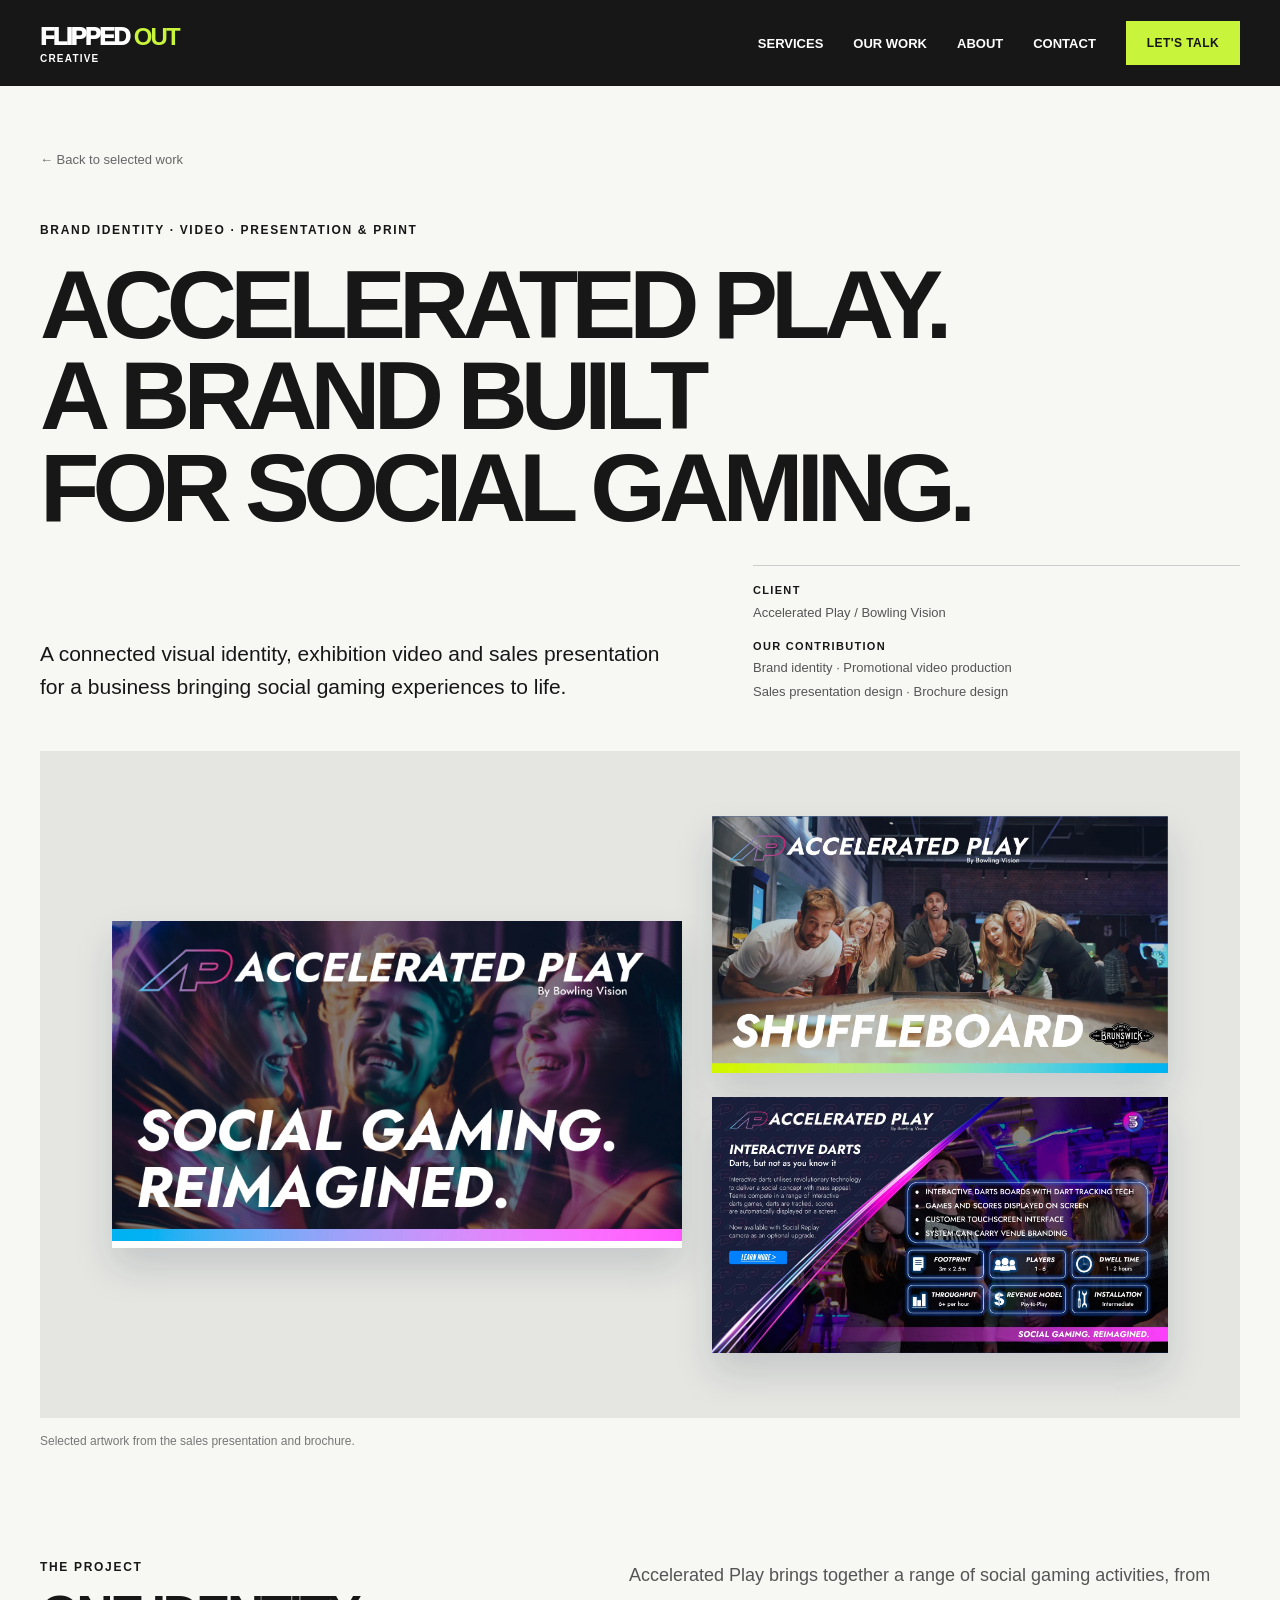
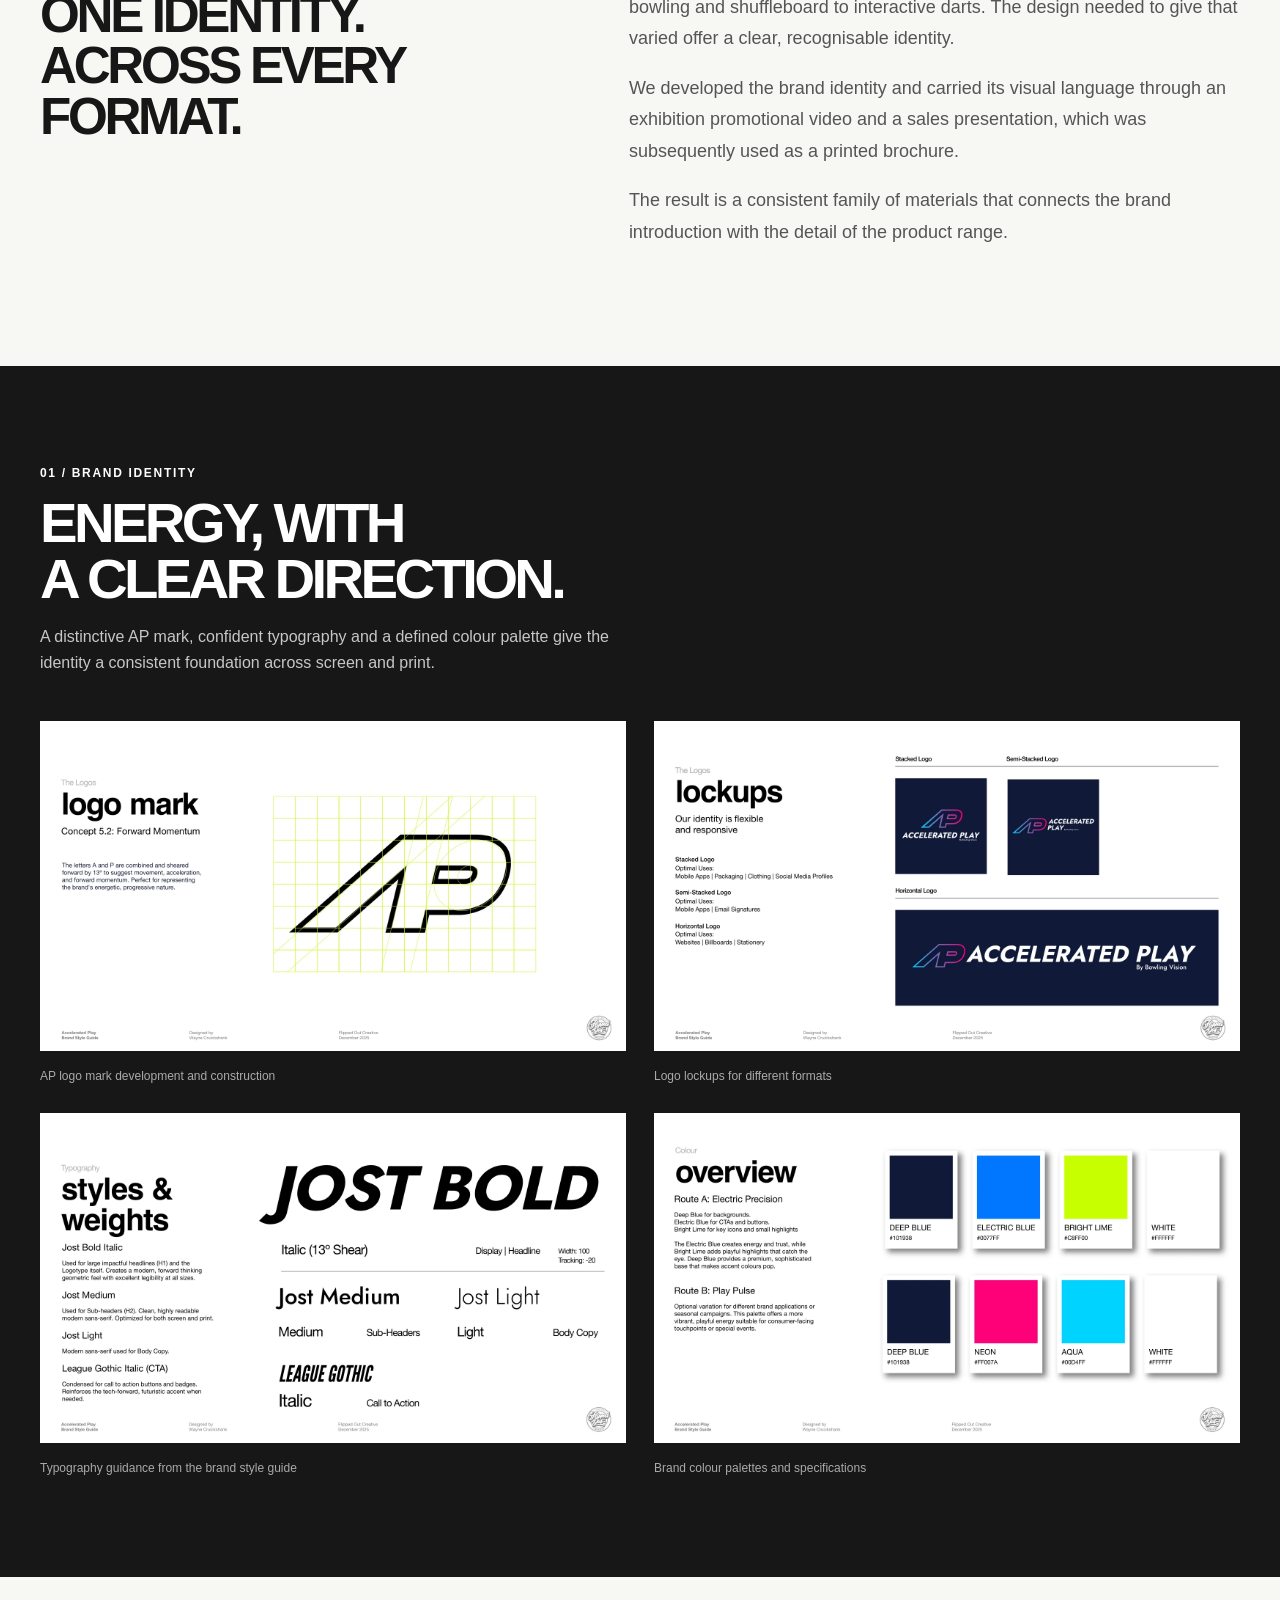
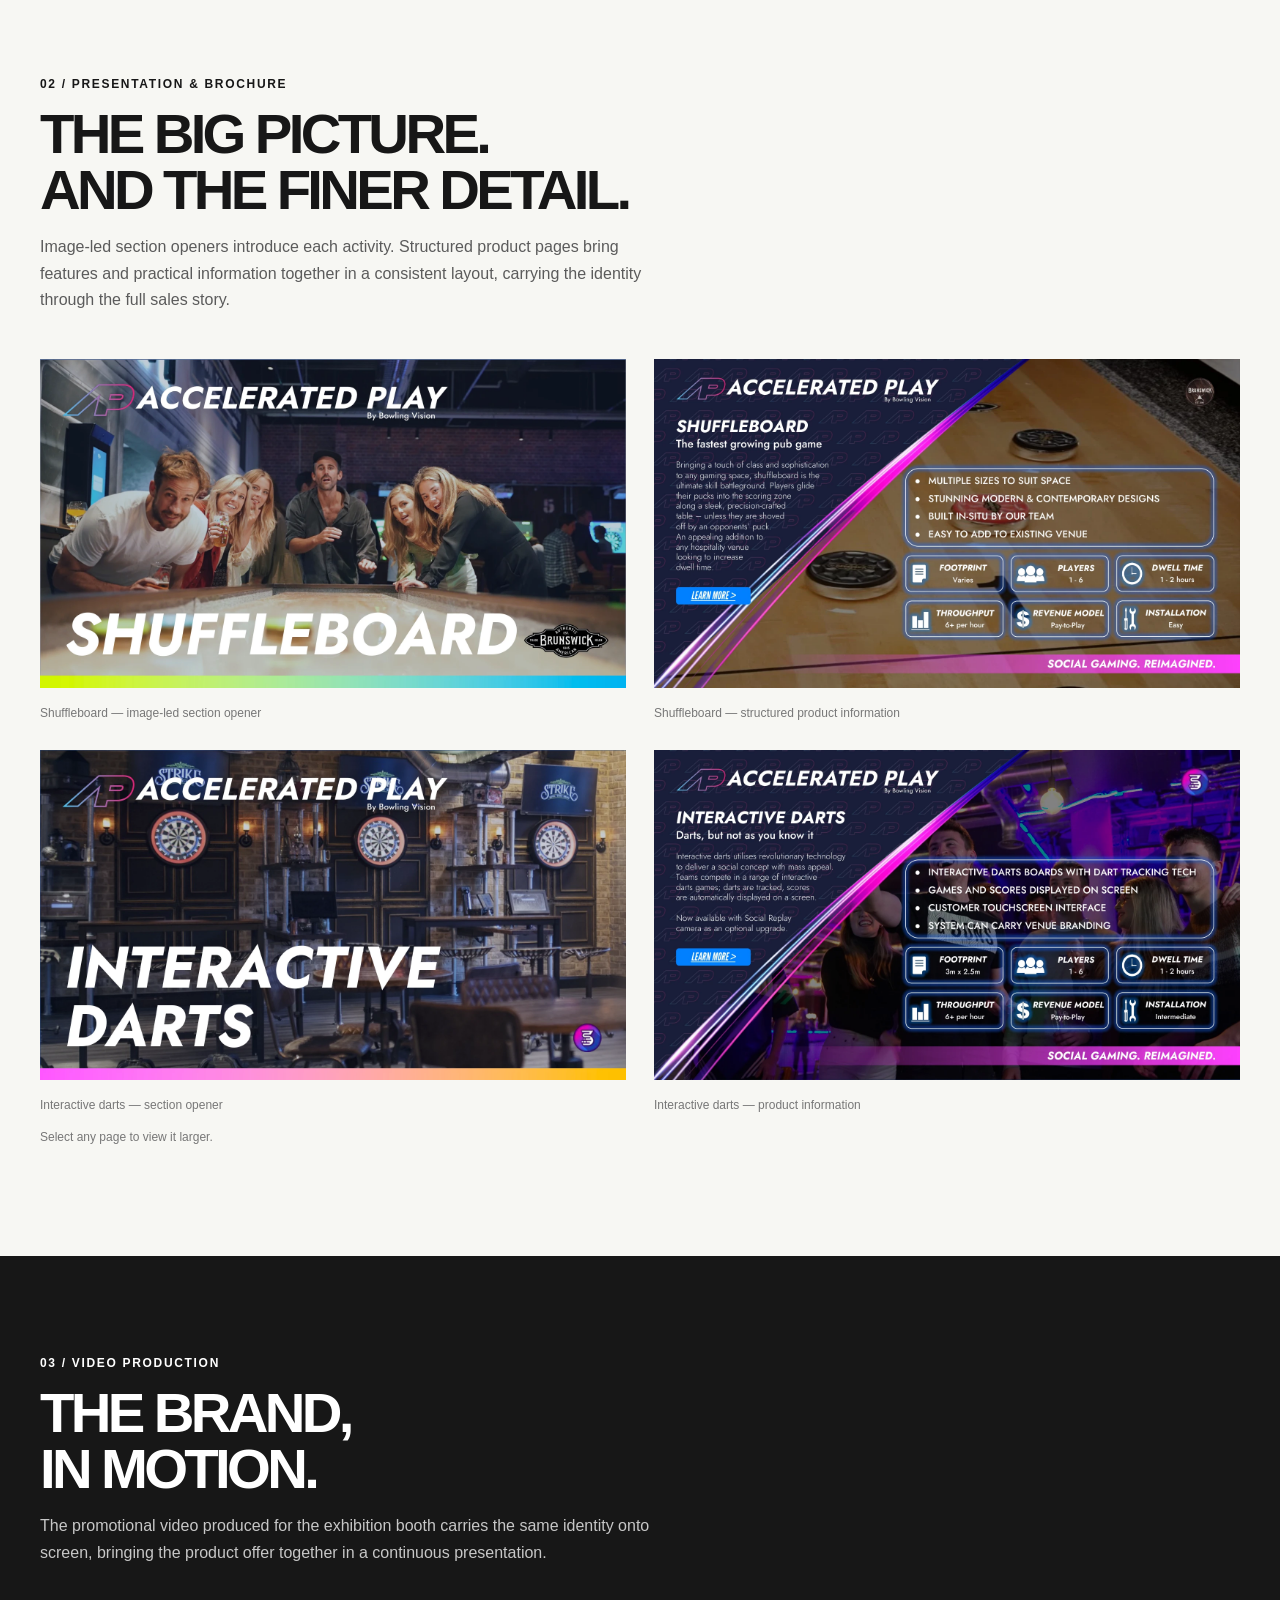
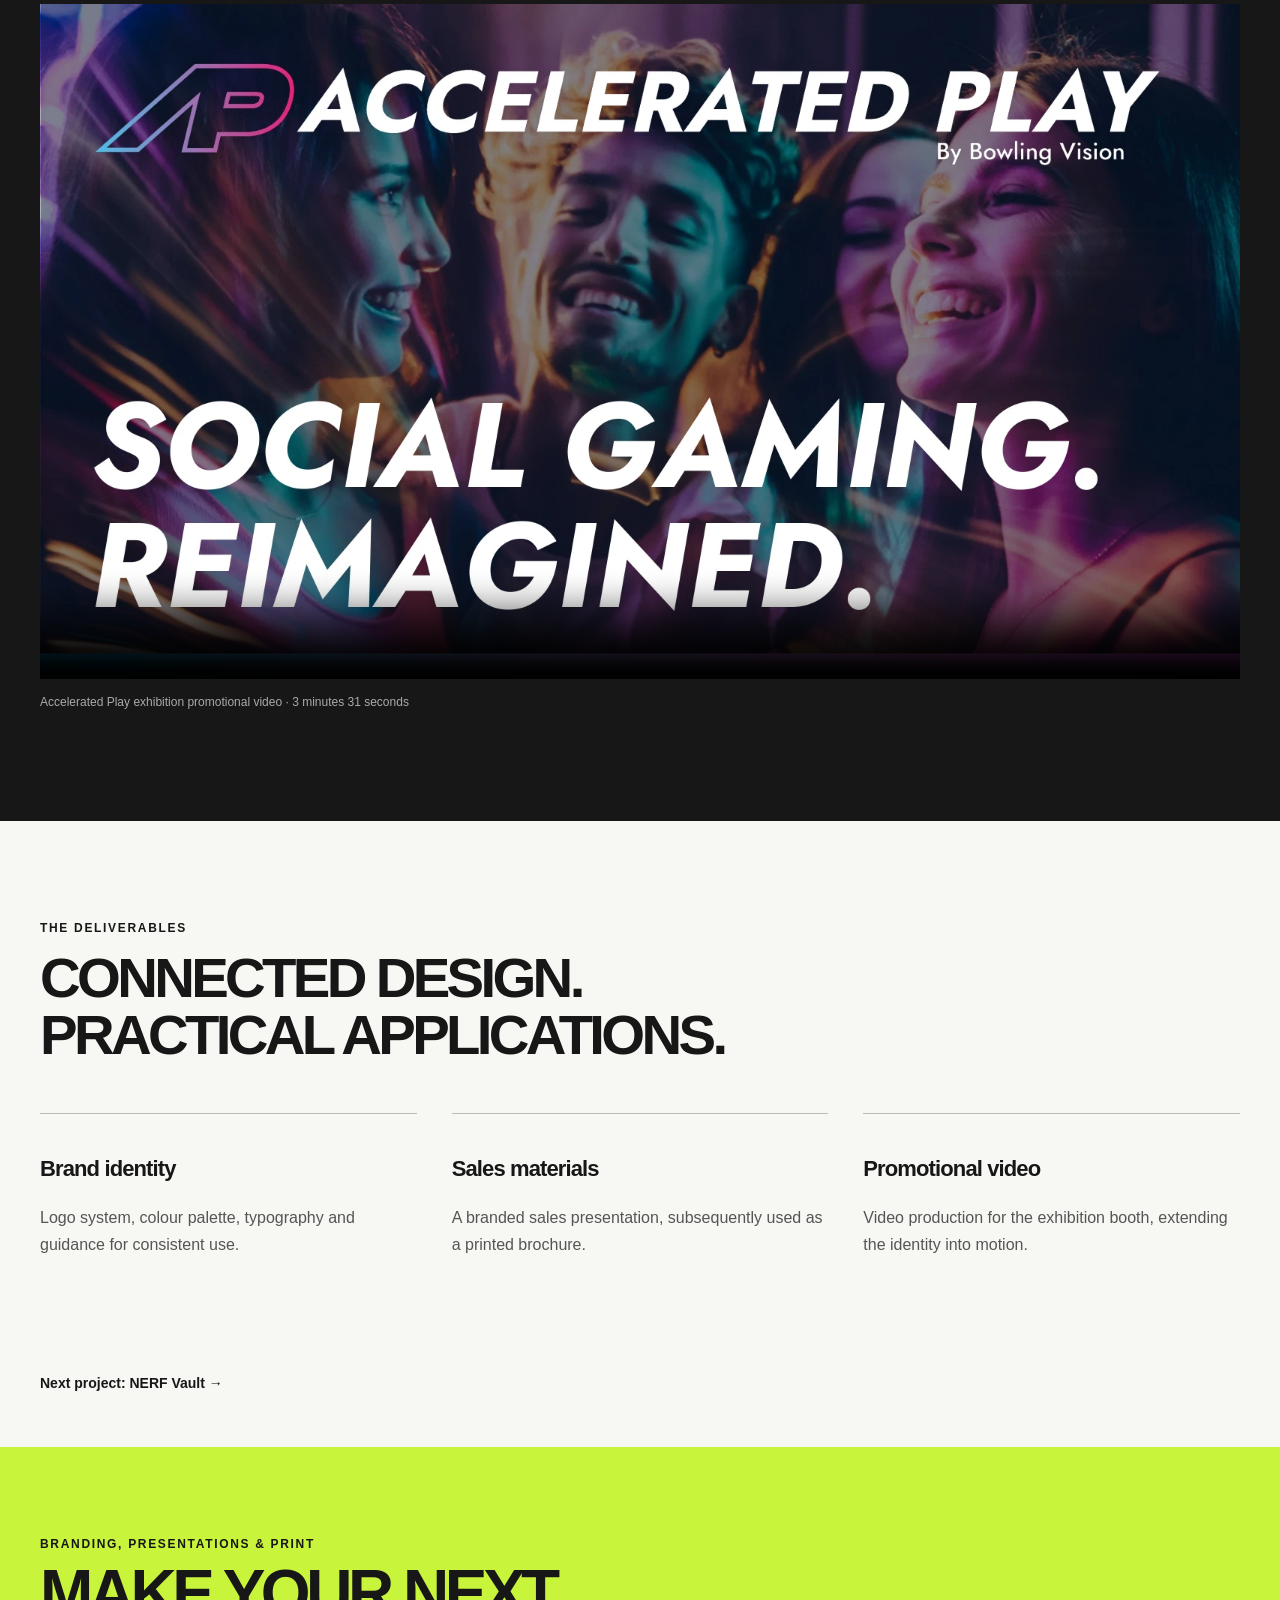
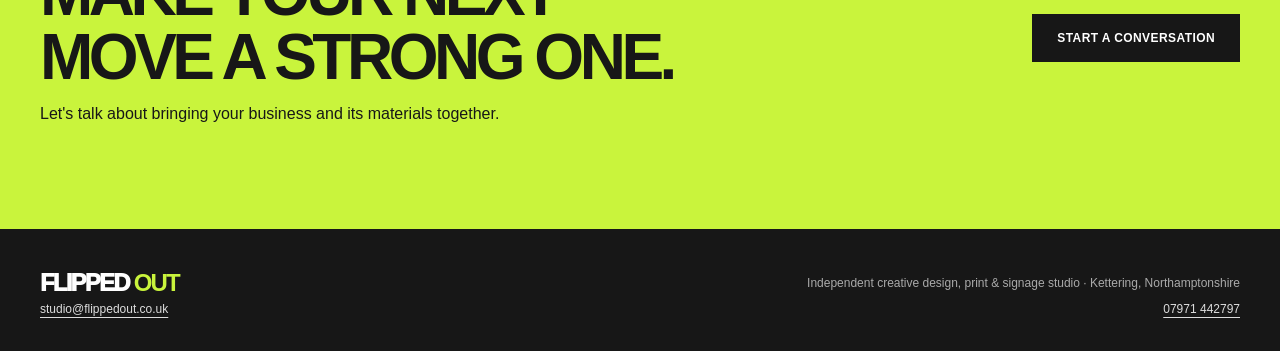
==== public/accelerated-play.html @ 3c6c932e "Add approved Flipped Out Creative website and Vercel configuration" ====
<!doctype html><html lang="en-GB"><head><meta charset="utf-8"><meta name="viewport" content="width=device-width, initial-scale=1"><meta name="description" content="Accelerated Play: brand identity, exhibition video, sales presentation and brochure design by Flipped Out Creative, Kettering."><title>Accelerated Play | Flipped Out Creative</title><style>
:root{--ink:#171717;--lime:#c9f43c;--paper:#f7f7f3;--muted:#666}*{box-sizing:border-box}html{scroll-behavior:smooth}body{margin:0;color:var(--ink);background:var(--paper);font-family:Arial,Helvetica,sans-serif;-webkit-font-smoothing:antialiased}a{color:inherit;text-decoration:none}img{max-width:100%;display:block}button{font:inherit}.wrap{width:min(1320px,calc(100% - 80px));margin:auto}.eyebrow{font-size:12px;font-weight:800;letter-spacing:.14em;text-transform:uppercase}.nav{background:#171717;color:white}.nav-inner{display:flex;align-items:center;justify-content:space-between;gap:30px;min-height:86px}.brand{font-size:24px;font-weight:950;letter-spacing:-.075em;white-space:nowrap}.brand b{color:var(--lime)}.nav-links{display:flex;align-items:center;gap:30px;font-size:13px;font-weight:700}.nav-links a:hover{color:var(--lime)}.btn{display:inline-block;background:var(--lime);padding:16px 24px;font-weight:800;font-size:12px;letter-spacing:.035em;text-transform:uppercase;border:1px solid var(--lime)}.btn.outline{background:transparent;border-color:var(--ink)}.nav .btn{padding:14px 20px;color:var(--ink)}.hero{display:grid;grid-template-columns:46% 54%;min-height:600px;background:#fff}.hero-copy{padding:90px max(40px,calc((100vw - 1320px)/2)) 80px max(40px,calc((100vw - 1320px)/2));padding-right:45px;display:flex;flex-direction:column;justify-content:center}.hero h1{font-size:clamp(54px,5.4vw,93px);line-height:.94;letter-spacing:-.075em;margin:28px 0}.hero h1 span{color:#92b722}.hero p{font-size:18px;line-height:1.6;max-width:470px;color:#4a4a4a}.actions{display:flex;gap:12px;flex-wrap:wrap;margin-top:24px}.hero-image{background:#ddd;min-height:500px}.hero-image img{width:100%;height:100%;object-fit:cover;object-position:55% 50%}.section{padding:100px 0}.section-heading{display:flex;justify-content:space-between;align-items:end;gap:20px;margin-bottom:36px}.section h2{font-size:clamp(36px,4.4vw,64px);line-height:1;letter-spacing:-.065em;margin:15px 0 0}.intro{max-width:450px;line-height:1.65;color:#5b5b5b}.services{background:var(--lime);padding:45px 0}.service-grid{display:grid;grid-template-columns:repeat(4,1fr);gap:30px}.service{border-top:1px solid #1a1a1a;padding-top:16px}.service small{font-size:12px}.service h3{font-size:20px;letter-spacing:-.035em;margin:22px 0 0}.projects{display:grid;grid-template-columns:repeat(3,1fr);gap:32px}.project{min-width:0}.project .photo{aspect-ratio:1.3;background:#ddd;overflow:hidden}.project img{width:100%;height:100%;object-fit:cover;transition:transform .4s}.project:hover img{transform:scale(1.035)}.project h3{font-size:22px;letter-spacing:-.045em;margin:17px 0 6px}.project p{font-size:13px;color:#666;line-height:1.55;margin:0}.project.feature{grid-column:span 2}.project.feature .photo{aspect-ratio:2.05}.project.feature h3{font-size:27px}.about{background:#1b1b1b;color:white}.about-grid{display:grid;grid-template-columns:1.1fr .9fr;gap:100px;align-items:center}.about p{font-size:18px;line-height:1.75;color:#d0d0d0}.heritage{display:flex;align-items:center;justify-content:center;min-height:390px;background:#2b2b2b;padding:50px}.heritage img{width:min(300px,75%)}.about h2{color:white}.about strong{color:var(--lime)}.cta{background:var(--lime);padding:90px 0}.cta-inner{display:flex;align-items:center;justify-content:space-between;gap:30px}.cta h2{font-size:clamp(40px,5vw,76px);line-height:1;letter-spacing:-.07em;margin:10px 0}.cta .btn{background:#171717;border-color:#171717;color:white}.footer{background:#171717;color:#fff;padding:35px 0}.footer .wrap{display:flex;justify-content:space-between;gap:25px;flex-wrap:wrap;align-items:center}.footer p{font-size:12px;color:#aaa}.note{padding:14px 20px;background:#ededeb;font-size:12px;color:#666;text-align:center}.mobile-menu{display:none}@media(max-width:1000px){.wrap{width:calc(100% - 48px)}.hero{grid-template-columns:1fr 1fr}.hero-copy{padding:55px 30px}.hero h1{font-size:clamp(48px,6vw,72px)}.nav-links{gap:16px}.about-grid{gap:40px}}@media(max-width:720px){.nav-inner{min-height:72px}.brand{font-size:22px}.nav-links{display:none;position:absolute;top:72px;left:0;right:0;background:#171717;padding:20px 24px;flex-direction:column;align-items:start;z-index:10}.nav-links.open{display:flex}.mobile-menu{display:block;background:none;border:1px solid #777;color:white;padding:10px 12px}.hero{display:flex;flex-direction:column}.hero-copy{padding:65px 24px}.hero h1{font-size:clamp(56px,12vw,84px)}.hero-image{min-height:340px;height:340px}.section{padding:70px 0}.section-heading{display:block}.service-grid{grid-template-columns:repeat(2,1fr);gap:25px}.projects{grid-template-columns:1fr;gap:34px}.project.feature{grid-column:auto}.project.feature .photo{aspect-ratio:1.3}.about-grid{grid-template-columns:1fr}.heritage{min-height:270px}.cta-inner{display:block}.cta .btn{margin-top:20px}.footer .wrap{display:block}}

/* Refined photographic hero carousel */
.hero-image{position:relative;overflow:hidden;background:#1b1b1b}
.hero-slide{position:absolute;inset:0;opacity:0;transition:opacity 1.1s ease;pointer-events:none}
.hero-slide.active{opacity:1;pointer-events:auto}
.hero-slide img{height:100%;width:100%;object-fit:cover}
.hero-controls{position:absolute;z-index:2;bottom:25px;left:26px;display:flex;gap:9px}
.hero-dot{height:10px;width:10px;border-radius:50%;border:1px solid white;background:transparent;cursor:pointer;padding:0}
.hero-dot[aria-current="true"]{background:var(--lime);border-color:var(--lime)}
.hero-image:focus-within .hero-dot{outline-offset:4px}
@media(prefers-reduced-motion:reduce){.hero-slide{transition:none}}

.case-intro{padding:64px 0 48px}.back{font-size:13px;color:#666;display:inline-block;margin-bottom:56px}.case-intro h1{font-size:clamp(52px,7.6vw,110px);line-height:.94;letter-spacing:-.07em;margin:22px 0 32px;max-width:1100px}.case-lead{display:grid;grid-template-columns:1.3fr 1fr;gap:80px;align-items:end}.case-lead p{font-size:21px;line-height:1.55;max-width:680px;margin:0}.scope{font-size:13px;line-height:1.8;color:#555;border-top:1px solid #ccc;padding-top:15px}.scope strong{color:#171717;display:block;font-size:11px;letter-spacing:.12em;text-transform:uppercase}.showcase{background:#e5e6e2;padding:65px 6%;display:grid;grid-template-columns:1.25fr 1fr;gap:30px;align-items:center}.showcase img{box-shadow:0 20px 36px #10193825;width:100%}.showcase .stack{display:grid;gap:24px}.showcase .cover{border-bottom:7px solid #fff}.story{display:grid;grid-template-columns:1fr 1.25fr;gap:100px}.story h2{font-size:clamp(35px,4vw,54px)}.story p{font-size:18px;line-height:1.75;color:#555;margin-top:0}.dark{background:#171717;color:white}.dark p{color:#c7c7c7}.sample-grid{display:grid;grid-template-columns:1fr 1fr;gap:28px;margin-top:45px}.sample-grid figure{margin:0}.sample-grid img{width:100%}.sample-grid figcaption{font-size:12px;color:#777;margin-top:12px;line-height:1.5}.dark figcaption{color:#aaa}.samples{border:0;padding:0;background:transparent;cursor:zoom-in;width:100%}.samples:focus-visible{outline:3px solid #0077ff;outline-offset:5px}.video-frame{margin-top:38px;background:#101938}.video-frame video{display:block;width:100%;aspect-ratio:16/9}.deliverables{display:grid;grid-template-columns:repeat(3,1fr);gap:35px;margin-top:50px}.deliverables article{border-top:1px solid #bbb;padding-top:20px}.deliverables h3{font-size:22px;letter-spacing:-.04em}.deliverables p{font-size:16px;line-height:1.7;color:#555}.case-cta{margin-top:30px}.lightbox{border:0;padding:0;background:#171717;color:white;width:min(1400px,96vw);max-height:96vh}.lightbox::backdrop{background:#000c}.lightbox img{width:100%;max-height:85vh;object-fit:contain}.lightbox button{display:block;margin:12px 15px 12px auto;background:#fff;border:0;padding:10px 18px;cursor:pointer}.section p.intro{max-width:620px}.caption{font-size:12px;color:#777;margin-top:16px}@media(max-width:720px){.case-intro{padding:38px 0}.back{margin-bottom:35px}.case-lead,.story{grid-template-columns:1fr;gap:28px}.case-lead p{font-size:18px}.showcase{padding:32px 24px;grid-template-columns:1fr}.showcase .stack{grid-template-columns:1fr 1fr;gap:12px}.sample-grid{grid-template-columns:1fr;gap:28px}.deliverables{grid-template-columns:1fr;gap:18px}.case-intro h1{font-size:clamp(32px,8.8vw,56px)}.story p{font-size:17px}}
</style><link rel="stylesheet" href="assets/site.css"></head><body><a class="skip-link" href="#main-content">Skip to content</a><header class="nav"><div class="wrap nav-inner"><a href="index.html#top" class="brand" aria-label="Flipped Out Creative home">FLIPPED <b>OUT</b><span style="font-size:10px;letter-spacing:.12em;display:block;margin-top:2px;font-weight:700">CREATIVE</span></a><button class="mobile-menu" aria-label="Toggle navigation" aria-expanded="false">MENU</button><nav class="nav-links"><a href="services.html">SERVICES</a><a href="index.html#work">OUR WORK</a><a href="index.html#about">ABOUT</a><a href="index.html#contact">CONTACT</a><a class="btn" href="mailto:studio@flippedout.co.uk?subject=Project%20enquiry">LET'S TALK</a></nav></div></header><main id="main-content" tabindex="-1"><section class="case-intro"><div class="wrap"><a class="back" href="index.html#work">← Back to selected work</a><div class="eyebrow">BRAND IDENTITY · VIDEO · PRESENTATION &amp; PRINT</div><h1>ACCELERATED PLAY.<br>A BRAND BUILT<br>FOR SOCIAL GAMING.</h1><div class="case-lead"><p>A connected visual identity, exhibition video and sales presentation for a business bringing social gaming experiences to life.</p><div class="scope"><strong>Client</strong>Accelerated Play / Bowling Vision<strong style="margin-top:12px">Our contribution</strong>Brand identity · Promotional video production<br>Sales presentation design · Brochure design</div></div></div></section>
<div class="wrap"><div class="showcase"><img class="cover" src="assets/ap/deck-1.webp" alt="Accelerated Play brochure cover: Social Gaming. Reimagined."><div class="stack"><img src="assets/ap/deck-15.webp" alt="Shuffleboard section opener"><img src="assets/ap/deck-22.webp" alt="Interactive darts product information layout"></div></div><p class="caption">Selected artwork from the sales presentation and brochure.</p></div>
<section class="section"><div class="wrap story"><div><div class="eyebrow">THE PROJECT</div><h2>ONE IDENTITY.<br>ACROSS EVERY<br>FORMAT.</h2></div><div><p>Accelerated Play brings together a range of social gaming activities, from bowling and shuffleboard to interactive darts. The design needed to give that varied offer a clear, recognisable identity.</p><p>We developed the brand identity and carried its visual language through an exhibition promotional video and a sales presentation, which was subsequently used as a printed brochure.</p><p>The result is a consistent family of materials that connects the brand introduction with the detail of the product range.</p></div></div></section>
<section class="section dark"><div class="wrap"><div class="eyebrow">01 / BRAND IDENTITY</div><h2>ENERGY, WITH<br>A CLEAR DIRECTION.</h2><p class="intro">A distinctive AP mark, confident typography and a defined colour palette give the identity a consistent foundation across screen and print.</p><div class="sample-grid"><figure><button class="samples" aria-label="Enlarge AP logo mark development and construction" data-image="assets/ap/brand-5.webp"><img loading="lazy" src="assets/ap/brand-5.webp" alt="AP logo mark development and construction"></button><figcaption>AP logo mark development and construction</figcaption></figure><figure><button class="samples" aria-label="Enlarge Logo lockups for different formats" data-image="assets/ap/brand-6.webp"><img loading="lazy" src="assets/ap/brand-6.webp" alt="Logo lockups for different formats"></button><figcaption>Logo lockups for different formats</figcaption></figure><figure><button class="samples" aria-label="Enlarge Typography guidance from the brand style guide" data-image="assets/ap/brand-10.webp"><img loading="lazy" src="assets/ap/brand-10.webp" alt="Typography guidance from the brand style guide"></button><figcaption>Typography guidance from the brand style guide</figcaption></figure><figure><button class="samples" aria-label="Enlarge Brand colour palettes and specifications" data-image="assets/ap/brand-13.webp"><img loading="lazy" src="assets/ap/brand-13.webp" alt="Brand colour palettes and specifications"></button><figcaption>Brand colour palettes and specifications</figcaption></figure></div></div></section>
<section class="section"><div class="wrap"><div class="eyebrow">02 / PRESENTATION &amp; BROCHURE</div><h2>THE BIG PICTURE.<br>AND THE FINER DETAIL.</h2><p class="intro">Image-led section openers introduce each activity. Structured product pages bring features and practical information together in a consistent layout, carrying the identity through the full sales story.</p><div class="sample-grid"><figure><button class="samples" aria-label="Enlarge Shuffleboard — image-led section opener" data-image="assets/ap/deck-15.webp"><img loading="lazy" src="assets/ap/deck-15.webp" alt="Shuffleboard — image-led section opener"></button><figcaption>Shuffleboard — image-led section opener</figcaption></figure><figure><button class="samples" aria-label="Enlarge Shuffleboard — structured product information" data-image="assets/ap/deck-16.webp"><img loading="lazy" src="assets/ap/deck-16.webp" alt="Shuffleboard — structured product information"></button><figcaption>Shuffleboard — structured product information</figcaption></figure><figure><button class="samples" aria-label="Enlarge Interactive darts — section opener" data-image="assets/ap/deck-21.webp"><img loading="lazy" src="assets/ap/deck-21.webp" alt="Interactive darts — section opener"></button><figcaption>Interactive darts — section opener</figcaption></figure><figure><button class="samples" aria-label="Enlarge Interactive darts — product information" data-image="assets/ap/deck-22.webp"><img loading="lazy" src="assets/ap/deck-22.webp" alt="Interactive darts — product information"></button><figcaption>Interactive darts — product information</figcaption></figure></div><p class="caption">Select any page to view it larger.</p></div></section>
<section class="section dark"><div class="wrap"><div class="eyebrow">03 / VIDEO PRODUCTION</div><h2>THE BRAND,<br>IN MOTION.</h2><p class="intro">The promotional video produced for the exhibition booth carries the same identity onto screen, bringing the product offer together in a continuous presentation.</p><div class="video-frame"><video controls playsinline preload="none" poster="assets/ap/deck-1.webp"><source src="assets/ap/exhibition-loop.mp4" type="video/mp4">Your browser does not support video playback.</video></div><p class="caption" style="color:#aaa">Accelerated Play exhibition promotional video · 3 minutes 31 seconds</p></div></section>
<section class="section"><div class="wrap"><div class="eyebrow">THE DELIVERABLES</div><h2>CONNECTED DESIGN.<br>PRACTICAL APPLICATIONS.</h2><div class="deliverables"><article><h3>Brand identity</h3><p>Logo system, colour palette, typography and guidance for consistent use.</p></article><article><h3>Sales materials</h3><p>A branded sales presentation, subsequently used as a printed brochure.</p></article><article><h3>Promotional video</h3><p>Video production for the exhibition booth, extending the identity into motion.</p></article></div></div></section>
<div class="wrap" style="padding:0 0 55px"><a href="nerf-vault.html" style="font-size:14px;font-weight:700">Next project: NERF Vault →</a></div><section class="cta"><div class="wrap cta-inner"><div><div class="eyebrow">BRANDING, PRESENTATIONS &amp; PRINT</div><h2>MAKE YOUR NEXT<br>MOVE A STRONG ONE.</h2><p>Let's talk about bringing your business and its materials together.</p></div><a class="btn" href="index.html#contact">START A CONVERSATION</a></div></section></main><footer class="footer"><div class="wrap"><a class="brand" href="index.html">FLIPPED <b>OUT</b></a><p>Independent creative design, print &amp; signage studio · Kettering, Northamptonshire</p></div><div class="wrap footer-contact"><a href="mailto:studio@flippedout.co.uk">studio@flippedout.co.uk</a><a href="tel:+447971442797">07971 442797</a></div></footer><dialog class="lightbox"><button type="button" aria-label="Close enlarged page">CLOSE ×</button><img alt=""></dialog><script>const dialog=document.querySelector('dialog'),large=dialog.querySelector('img');document.querySelectorAll('[data-image]').forEach(b=>b.addEventListener('click',()=>{large.src=b.dataset.image;large.alt=b.querySelector('img').alt;dialog.showModal()}));dialog.querySelector('button').addEventListener('click',()=>dialog.close());dialog.addEventListener('click',e=>{if(e.target===dialog)dialog.close()});</script><script src="assets/site.js" defer></script></body></html>
---- public/assets/site.css ----
.skip-link{position:absolute;left:15px;top:-100px;z-index:50;background:#fff;color:#171717;padding:12px 18px;font-weight:700}.skip-link:focus{top:12px}
.service p{font-size:14px;line-height:1.6;margin:15px 0 18px;max-width:280px}.service-link{font-size:11px;font-weight:800;text-decoration:underline;text-underline-offset:4px}.services-extra{display:flex;justify-content:space-between;align-items:center;gap:25px;border-top:1px solid #17171755;margin-top:35px;padding-top:23px;font-size:13px;line-height:1.6}.services-extra p{margin:0}.services-extra a{font-size:11px;font-weight:800;white-space:nowrap}.about-link{display:inline-block;color:var(--lime);font-size:12px;font-weight:800;margin-top:15px;text-decoration:underline;text-underline-offset:5px}.heritage-caption{font-size:12px!important;line-height:1.6!important;color:#aaa!important;margin:15px 0 0}.contact-grid{display:grid;grid-template-columns:1.1fr 1fr;gap:90px;align-items:start}.contact-intro{font-size:18px;line-height:1.7;max-width:550px}.contact-grid>div>p{line-height:1.65}.contact-details{padding-top:12px}.contact-details>div{border-top:1px solid #17171760;padding:19px 0}.contact-details .eyebrow{font-size:10px;display:block;margin-bottom:9px}.contact-email,.contact-phone{display:inline-block;font-size:clamp(21px,2.35vw,32px);font-weight:800;letter-spacing:-.04em;overflow-wrap:anywhere}.contact-details p{font-size:14px;line-height:1.7;max-width:440px;margin:18px 0 28px}.footer-contact{display:flex;gap:16px;flex-wrap:wrap;font-size:12px;color:#ddd}.footer-contact a{text-decoration:underline;text-underline-offset:4px}.service-detail{display:grid;grid-template-columns:95px 1fr;gap:25px;border-top:1px solid #ccc;padding:45px 0 55px;scroll-margin-top:30px}.service-number{font-size:15px;padding-top:9px;color:#777}.service-detail h2{font-size:clamp(30px,3.5vw,48px);margin:0 0 23px}.service-detail p{font-size:18px;line-height:1.75;max-width:800px;color:#555}.service-detail .service-examples{font-size:13px;color:#777;margin:22px 0 26px}.text-link{font-size:13px;font-weight:700;text-decoration:underline;text-underline-offset:5px}.services-detail{padding-top:35px}.working-grid{display:grid;grid-template-columns:repeat(3,1fr);gap:45px;margin-top:50px}.working-grid article{border-top:1px solid #666;padding-top:22px}.working-grid span{font-size:12px;color:#aaa}.working-grid h3{font-size:23px;letter-spacing:-.04em}.working-grid p{font-size:16px;line-height:1.75}
a:focus-visible,button:focus-visible{outline:2px solid #0077ff;outline-offset:4px}
@media(max-width:720px){.services-extra{display:block}.services-extra a{display:inline-block;margin-top:14px}.contact-grid{grid-template-columns:1fr;gap:30px}.contact-details{padding-top:0}.service-detail{grid-template-columns:35px 1fr;gap:12px;padding:30px 0 40px}.service-detail p{font-size:16px}.working-grid{grid-template-columns:1fr;gap:25px}.footer-contact{margin-top:20px}.contact-grid .btn{margin-top:0}.heritage-caption{text-align:center}}
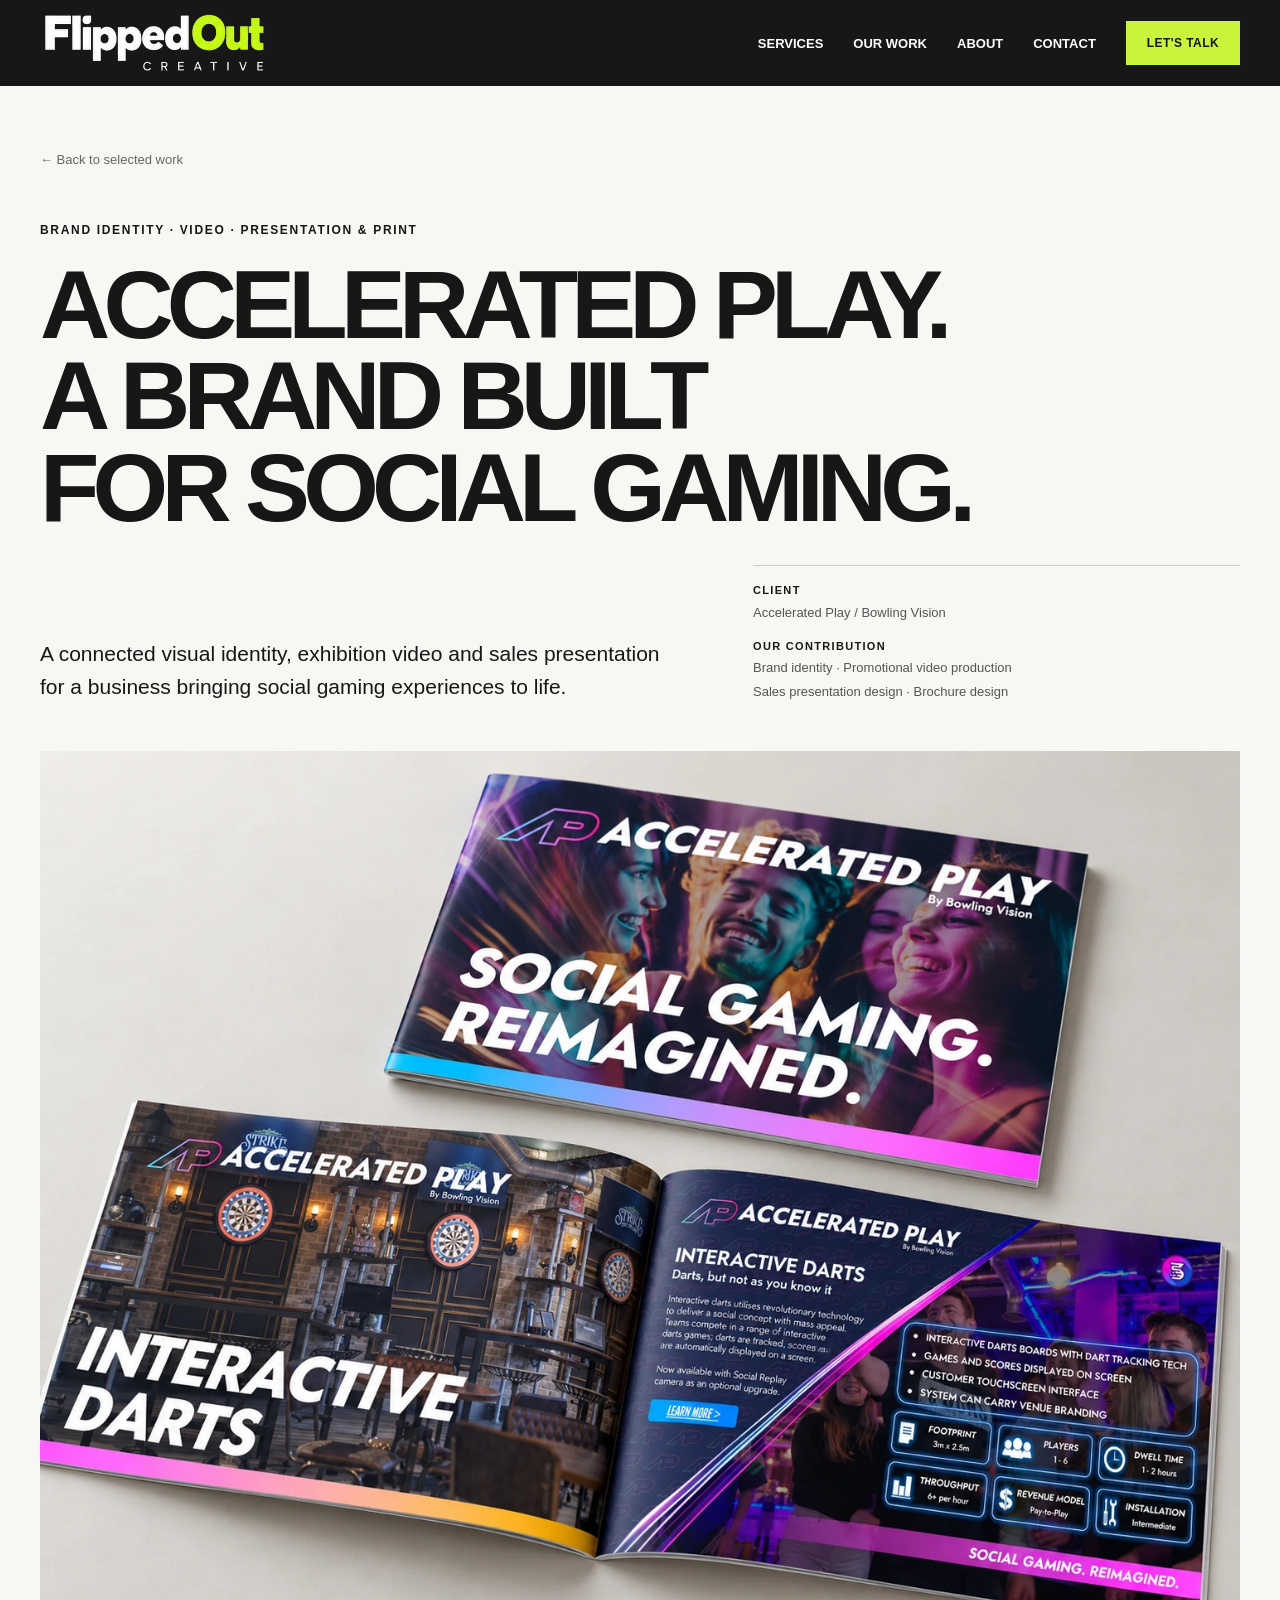
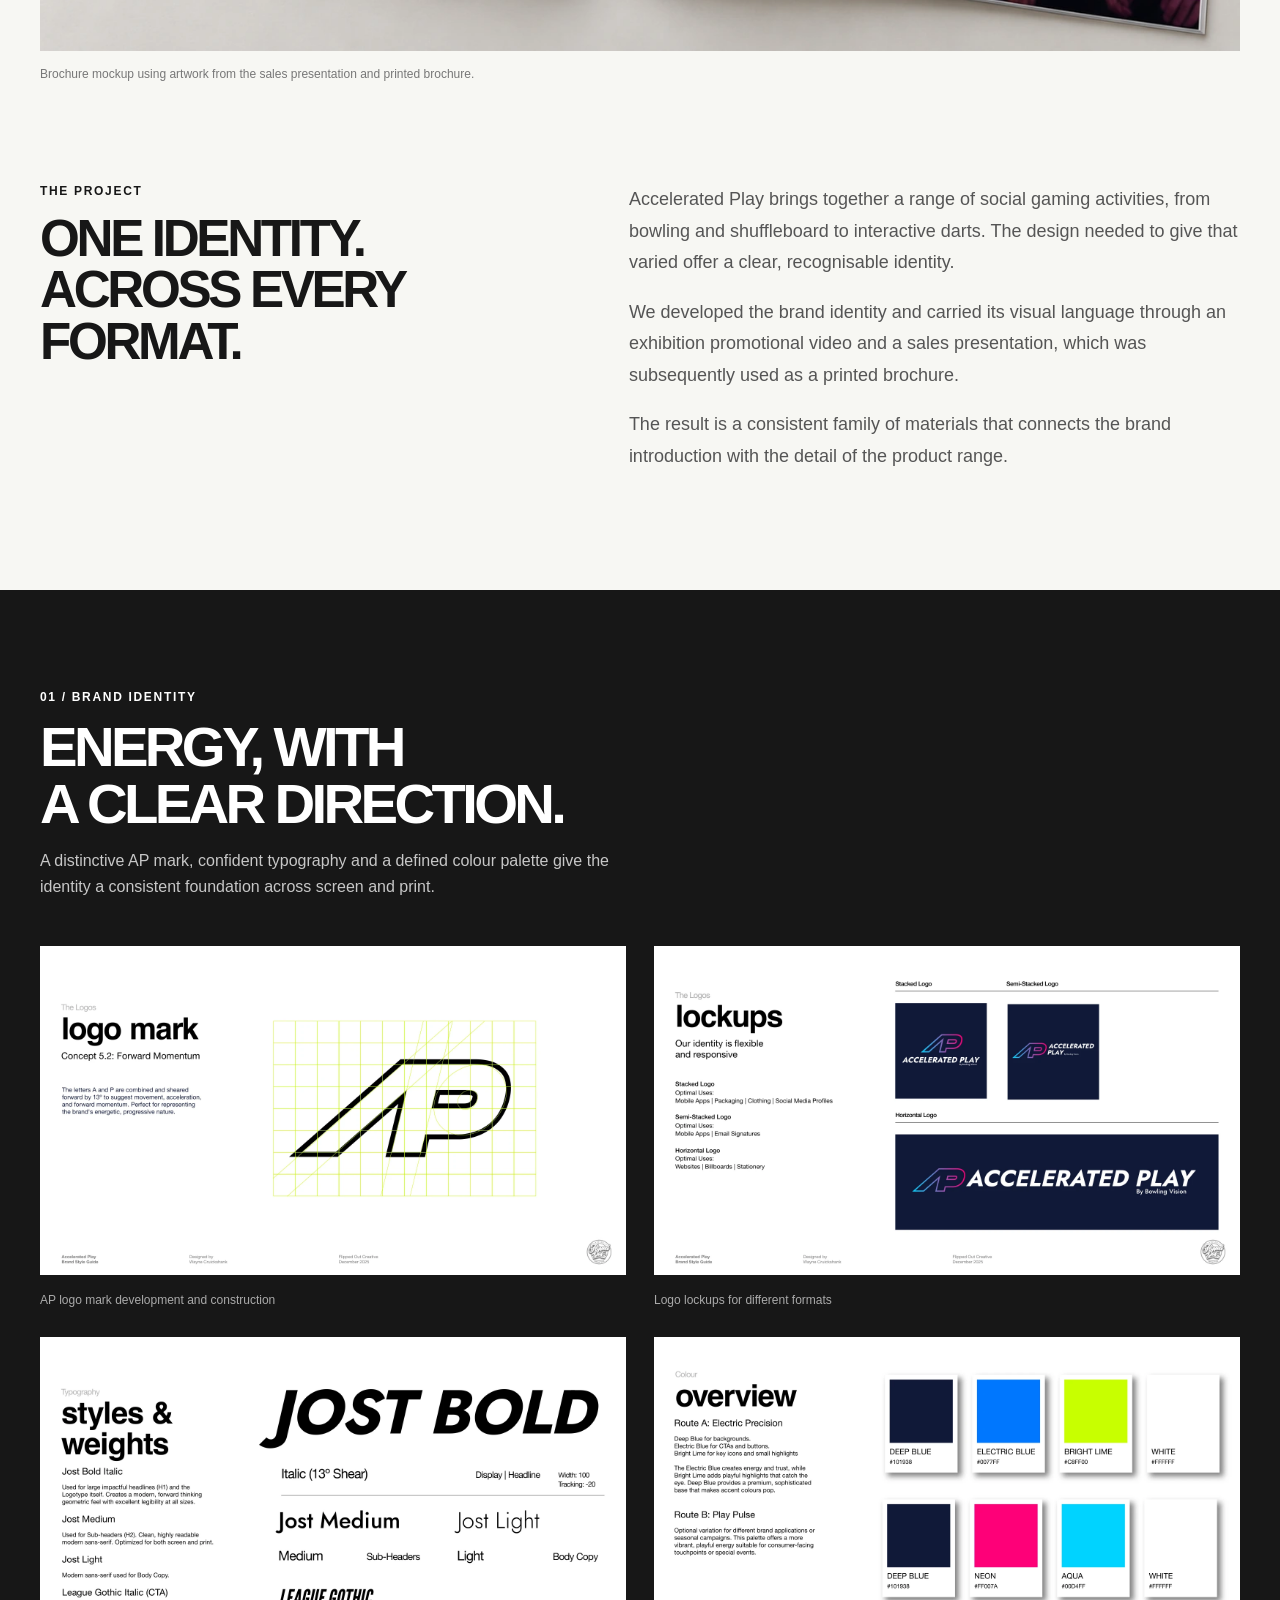
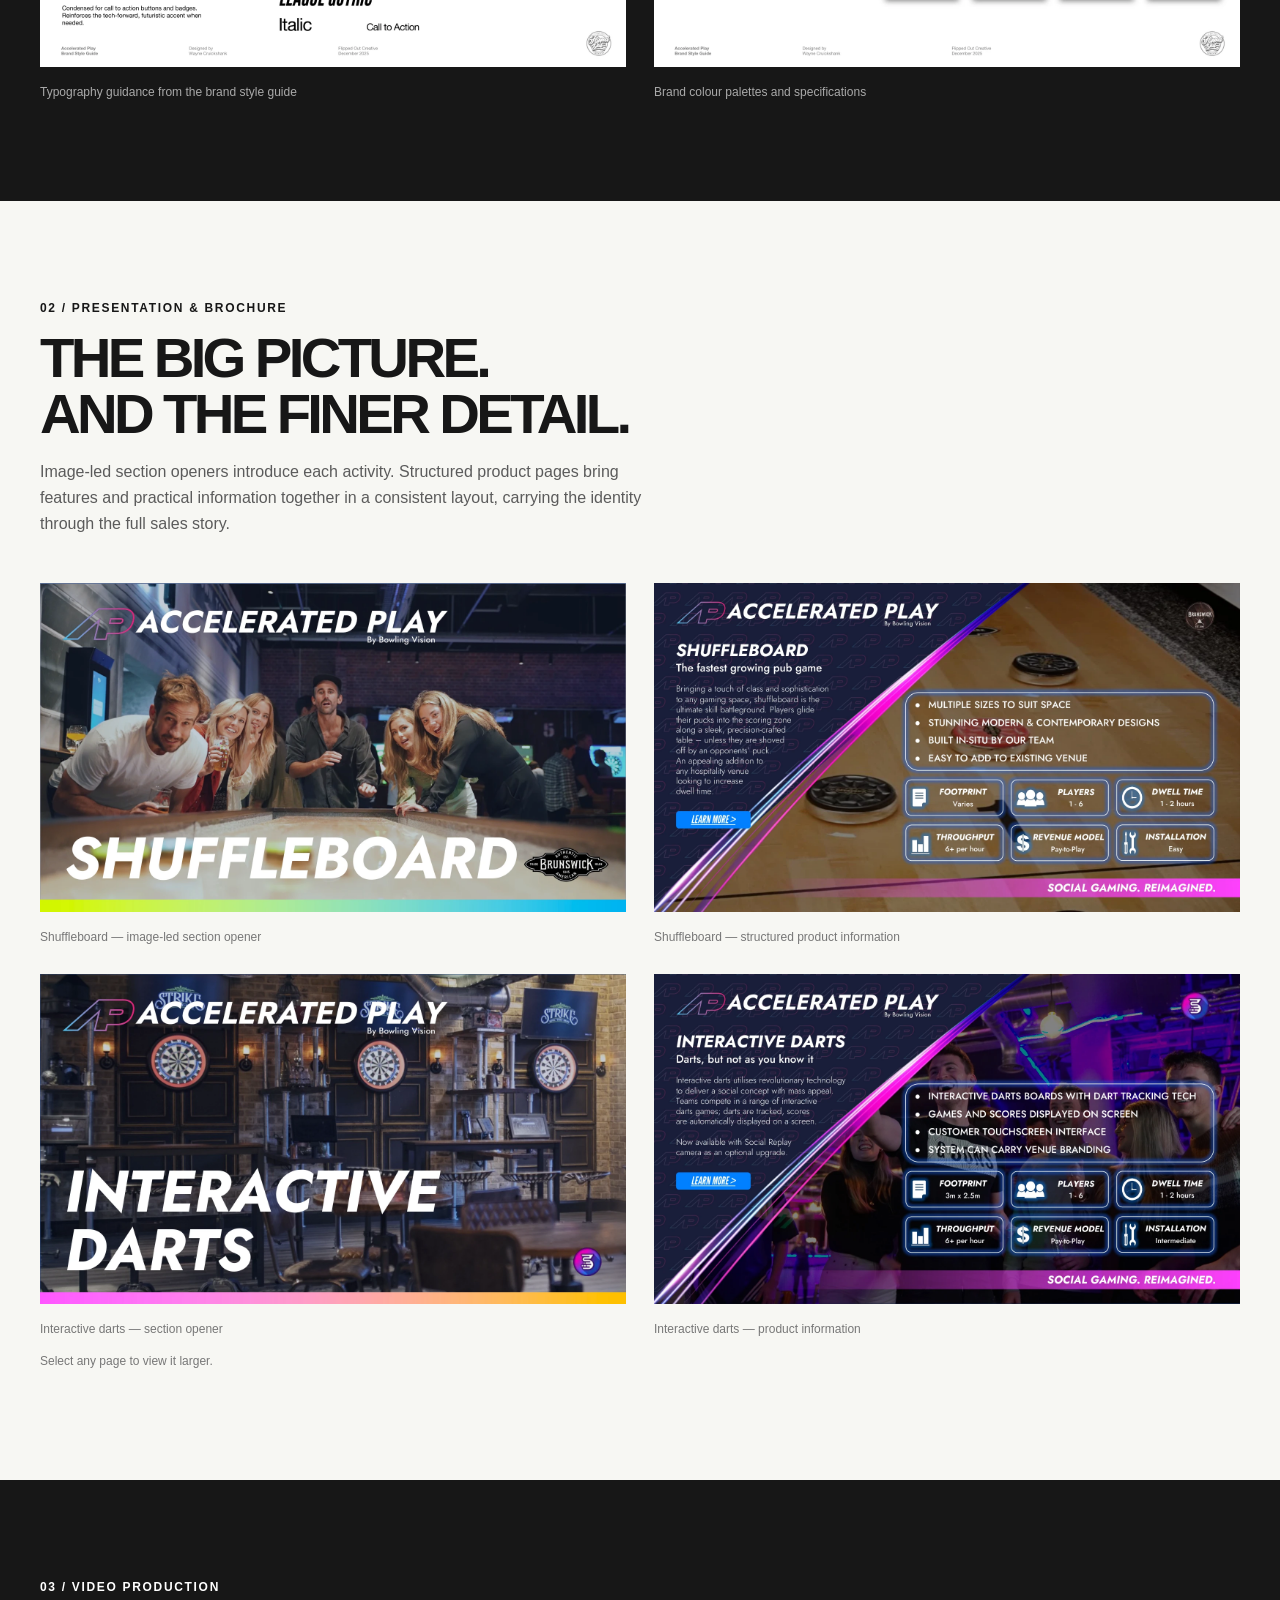
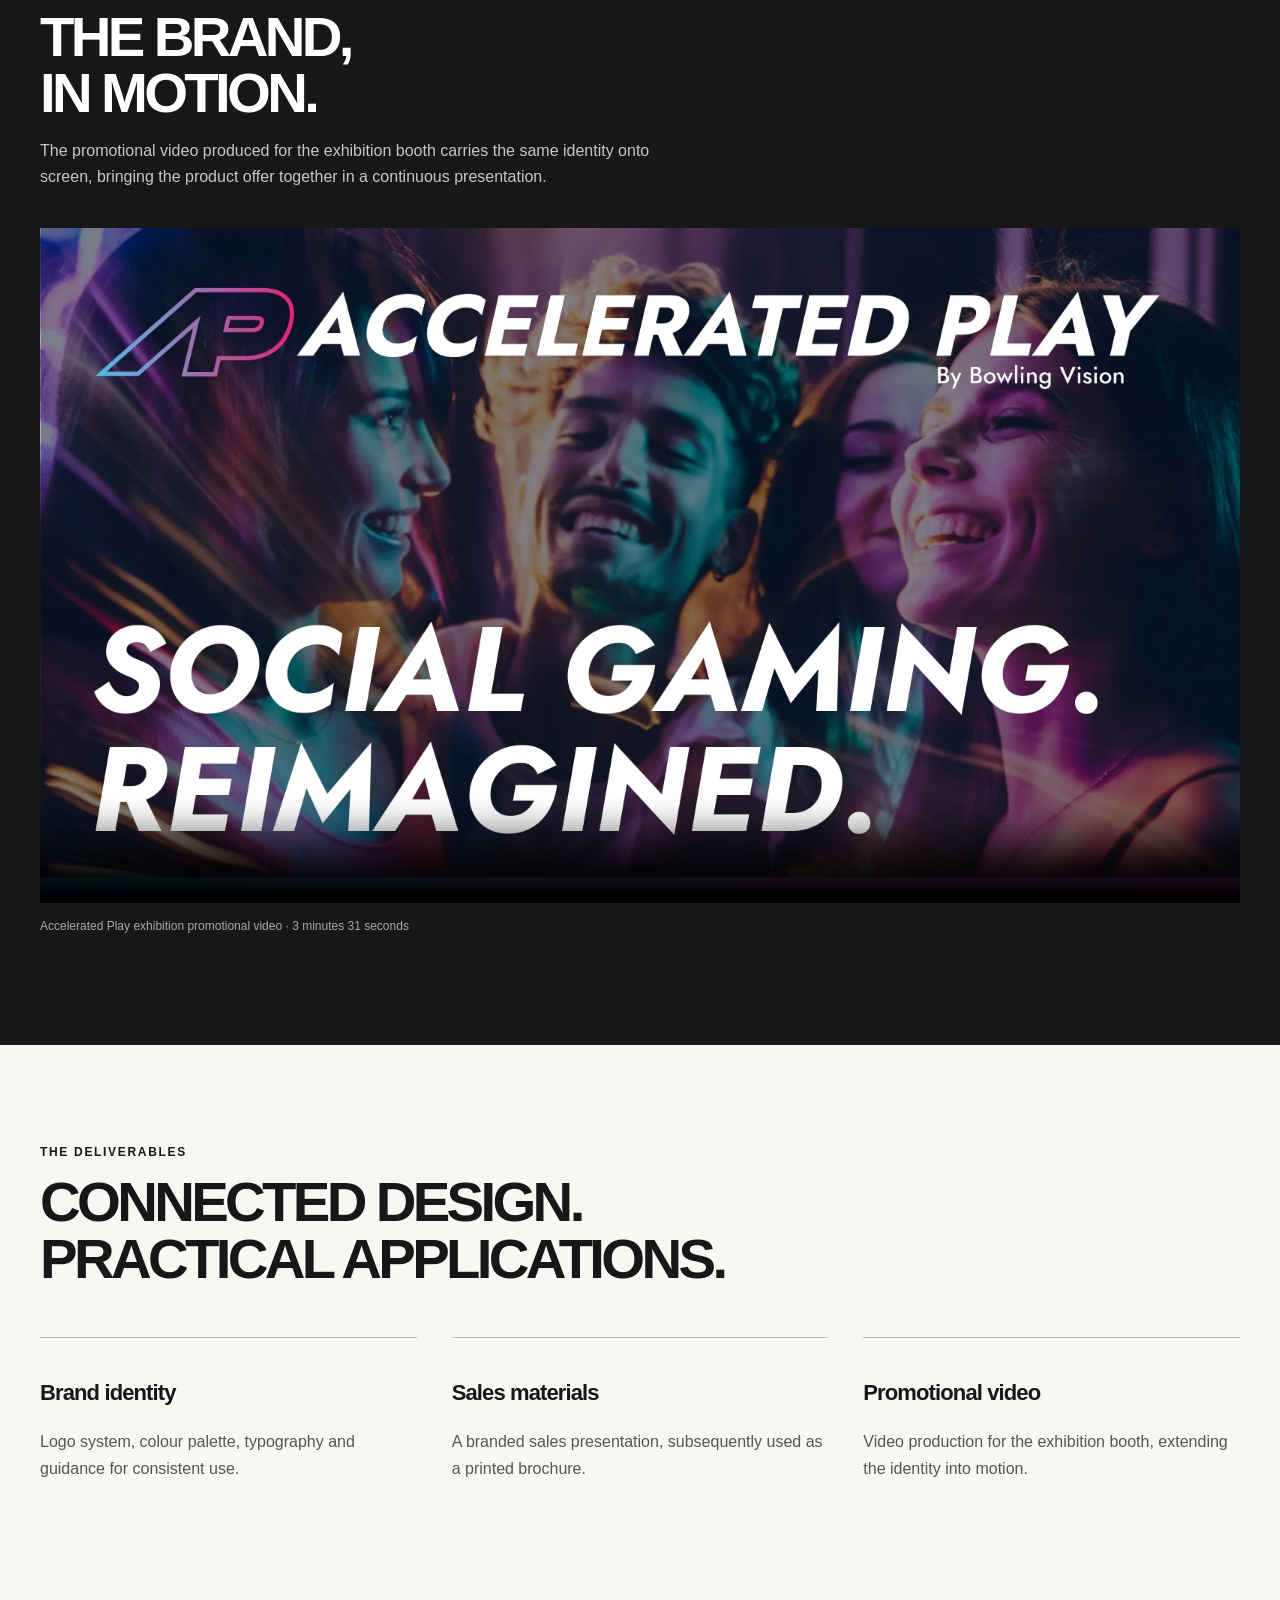
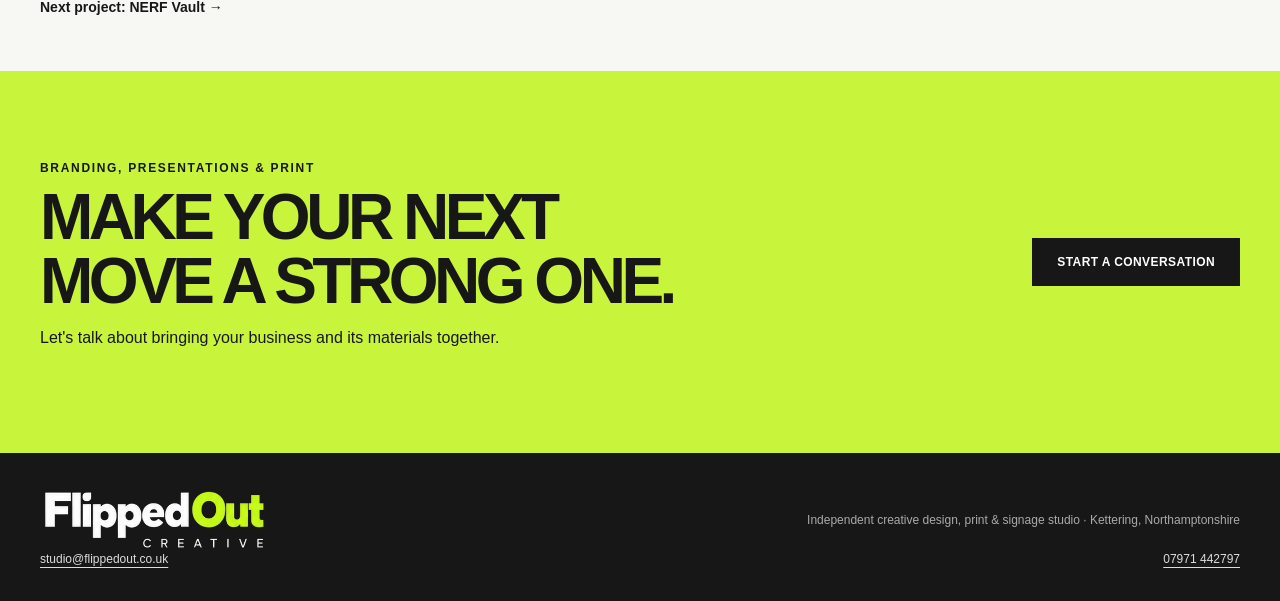
==== commit 7a451795: "Polish portfolio imagery, restore supplied wordmark and add sitemap" ====
--- a/public/accelerated-play.html
+++ b/public/accelerated-play.html
@@ -13,11 +13,11 @@
 @media(prefers-reduced-motion:reduce){.hero-slide{transition:none}}
 
 .case-intro{padding:64px 0 48px}.back{font-size:13px;color:#666;display:inline-block;margin-bottom:56px}.case-intro h1{font-size:clamp(52px,7.6vw,110px);line-height:.94;letter-spacing:-.07em;margin:22px 0 32px;max-width:1100px}.case-lead{display:grid;grid-template-columns:1.3fr 1fr;gap:80px;align-items:end}.case-lead p{font-size:21px;line-height:1.55;max-width:680px;margin:0}.scope{font-size:13px;line-height:1.8;color:#555;border-top:1px solid #ccc;padding-top:15px}.scope strong{color:#171717;display:block;font-size:11px;letter-spacing:.12em;text-transform:uppercase}.showcase{background:#e5e6e2;padding:65px 6%;display:grid;grid-template-columns:1.25fr 1fr;gap:30px;align-items:center}.showcase img{box-shadow:0 20px 36px #10193825;width:100%}.showcase .stack{display:grid;gap:24px}.showcase .cover{border-bottom:7px solid #fff}.story{display:grid;grid-template-columns:1fr 1.25fr;gap:100px}.story h2{font-size:clamp(35px,4vw,54px)}.story p{font-size:18px;line-height:1.75;color:#555;margin-top:0}.dark{background:#171717;color:white}.dark p{color:#c7c7c7}.sample-grid{display:grid;grid-template-columns:1fr 1fr;gap:28px;margin-top:45px}.sample-grid figure{margin:0}.sample-grid img{width:100%}.sample-grid figcaption{font-size:12px;color:#777;margin-top:12px;line-height:1.5}.dark figcaption{color:#aaa}.samples{border:0;padding:0;background:transparent;cursor:zoom-in;width:100%}.samples:focus-visible{outline:3px solid #0077ff;outline-offset:5px}.video-frame{margin-top:38px;background:#101938}.video-frame video{display:block;width:100%;aspect-ratio:16/9}.deliverables{display:grid;grid-template-columns:repeat(3,1fr);gap:35px;margin-top:50px}.deliverables article{border-top:1px solid #bbb;padding-top:20px}.deliverables h3{font-size:22px;letter-spacing:-.04em}.deliverables p{font-size:16px;line-height:1.7;color:#555}.case-cta{margin-top:30px}.lightbox{border:0;padding:0;background:#171717;color:white;width:min(1400px,96vw);max-height:96vh}.lightbox::backdrop{background:#000c}.lightbox img{width:100%;max-height:85vh;object-fit:contain}.lightbox button{display:block;margin:12px 15px 12px auto;background:#fff;border:0;padding:10px 18px;cursor:pointer}.section p.intro{max-width:620px}.caption{font-size:12px;color:#777;margin-top:16px}@media(max-width:720px){.case-intro{padding:38px 0}.back{margin-bottom:35px}.case-lead,.story{grid-template-columns:1fr;gap:28px}.case-lead p{font-size:18px}.showcase{padding:32px 24px;grid-template-columns:1fr}.showcase .stack{grid-template-columns:1fr 1fr;gap:12px}.sample-grid{grid-template-columns:1fr;gap:28px}.deliverables{grid-template-columns:1fr;gap:18px}.case-intro h1{font-size:clamp(32px,8.8vw,56px)}.story p{font-size:17px}}
-</style><link rel="stylesheet" href="assets/site.css"></head><body><a class="skip-link" href="#main-content">Skip to content</a><header class="nav"><div class="wrap nav-inner"><a href="index.html#top" class="brand" aria-label="Flipped Out Creative home">FLIPPED <b>OUT</b><span style="font-size:10px;letter-spacing:.12em;display:block;margin-top:2px;font-weight:700">CREATIVE</span></a><button class="mobile-menu" aria-label="Toggle navigation" aria-expanded="false">MENU</button><nav class="nav-links"><a href="services.html">SERVICES</a><a href="index.html#work">OUR WORK</a><a href="index.html#about">ABOUT</a><a href="index.html#contact">CONTACT</a><a class="btn" href="mailto:studio@flippedout.co.uk?subject=Project%20enquiry">LET'S TALK</a></nav></div></header><main id="main-content" tabindex="-1"><section class="case-intro"><div class="wrap"><a class="back" href="index.html#work">← Back to selected work</a><div class="eyebrow">BRAND IDENTITY · VIDEO · PRESENTATION &amp; PRINT</div><h1>ACCELERATED PLAY.<br>A BRAND BUILT<br>FOR SOCIAL GAMING.</h1><div class="case-lead"><p>A connected visual identity, exhibition video and sales presentation for a business bringing social gaming experiences to life.</p><div class="scope"><strong>Client</strong>Accelerated Play / Bowling Vision<strong style="margin-top:12px">Our contribution</strong>Brand identity · Promotional video production<br>Sales presentation design · Brochure design</div></div></div></section>
-<div class="wrap"><div class="showcase"><img class="cover" src="assets/ap/deck-1.webp" alt="Accelerated Play brochure cover: Social Gaming. Reimagined."><div class="stack"><img src="assets/ap/deck-15.webp" alt="Shuffleboard section opener"><img src="assets/ap/deck-22.webp" alt="Interactive darts product information layout"></div></div><p class="caption">Selected artwork from the sales presentation and brochure.</p></div>
+</style><link rel="stylesheet" href="assets/site.css"><link rel="canonical" href="https://www.flippedout.co.uk/accelerated-play.html"></head><body><a class="skip-link" href="#main-content">Skip to content</a><header class="nav"><div class="wrap nav-inner"><a href="index.html#top" class="brand" aria-label="Flipped Out Creative home"><span class="wordmark"><img src="assets/brand-showcase.webp" width="1149" height="1368" alt="Flipped Out Creative"></span></a><button class="mobile-menu" aria-label="Toggle navigation" aria-expanded="false">MENU</button><nav class="nav-links"><a href="services.html">SERVICES</a><a href="index.html#work">OUR WORK</a><a href="index.html#about">ABOUT</a><a href="index.html#contact">CONTACT</a><a class="btn" href="mailto:studio@flippedout.co.uk?subject=Project%20enquiry">LET'S TALK</a></nav></div></header><main id="main-content" tabindex="-1"><section class="case-intro"><div class="wrap"><a class="back" href="index.html#work">← Back to selected work</a><div class="eyebrow">BRAND IDENTITY · VIDEO · PRESENTATION &amp; PRINT</div><h1>ACCELERATED PLAY.<br>A BRAND BUILT<br>FOR SOCIAL GAMING.</h1><div class="case-lead"><p>A connected visual identity, exhibition video and sales presentation for a business bringing social gaming experiences to life.</p><div class="scope"><strong>Client</strong>Accelerated Play / Bowling Vision<strong style="margin-top:12px">Our contribution</strong>Brand identity · Promotional video production<br>Sales presentation design · Brochure design</div></div></div></section>
+<div class="wrap"><figure class="ap-mockup"><img src="assets/ap/brochure-mockup.webp" alt="Accelerated Play landscape brochure mockup showing the cover and open interactive darts spread" fetchpriority="high"><figcaption>Brochure mockup using artwork from the sales presentation and printed brochure.</figcaption></figure></div>
 <section class="section"><div class="wrap story"><div><div class="eyebrow">THE PROJECT</div><h2>ONE IDENTITY.<br>ACROSS EVERY<br>FORMAT.</h2></div><div><p>Accelerated Play brings together a range of social gaming activities, from bowling and shuffleboard to interactive darts. The design needed to give that varied offer a clear, recognisable identity.</p><p>We developed the brand identity and carried its visual language through an exhibition promotional video and a sales presentation, which was subsequently used as a printed brochure.</p><p>The result is a consistent family of materials that connects the brand introduction with the detail of the product range.</p></div></div></section>
 <section class="section dark"><div class="wrap"><div class="eyebrow">01 / BRAND IDENTITY</div><h2>ENERGY, WITH<br>A CLEAR DIRECTION.</h2><p class="intro">A distinctive AP mark, confident typography and a defined colour palette give the identity a consistent foundation across screen and print.</p><div class="sample-grid"><figure><button class="samples" aria-label="Enlarge AP logo mark development and construction" data-image="assets/ap/brand-5.webp"><img loading="lazy" src="assets/ap/brand-5.webp" alt="AP logo mark development and construction"></button><figcaption>AP logo mark development and construction</figcaption></figure><figure><button class="samples" aria-label="Enlarge Logo lockups for different formats" data-image="assets/ap/brand-6.webp"><img loading="lazy" src="assets/ap/brand-6.webp" alt="Logo lockups for different formats"></button><figcaption>Logo lockups for different formats</figcaption></figure><figure><button class="samples" aria-label="Enlarge Typography guidance from the brand style guide" data-image="assets/ap/brand-10.webp"><img loading="lazy" src="assets/ap/brand-10.webp" alt="Typography guidance from the brand style guide"></button><figcaption>Typography guidance from the brand style guide</figcaption></figure><figure><button class="samples" aria-label="Enlarge Brand colour palettes and specifications" data-image="assets/ap/brand-13.webp"><img loading="lazy" src="assets/ap/brand-13.webp" alt="Brand colour palettes and specifications"></button><figcaption>Brand colour palettes and specifications</figcaption></figure></div></div></section>
 <section class="section"><div class="wrap"><div class="eyebrow">02 / PRESENTATION &amp; BROCHURE</div><h2>THE BIG PICTURE.<br>AND THE FINER DETAIL.</h2><p class="intro">Image-led section openers introduce each activity. Structured product pages bring features and practical information together in a consistent layout, carrying the identity through the full sales story.</p><div class="sample-grid"><figure><button class="samples" aria-label="Enlarge Shuffleboard — image-led section opener" data-image="assets/ap/deck-15.webp"><img loading="lazy" src="assets/ap/deck-15.webp" alt="Shuffleboard — image-led section opener"></button><figcaption>Shuffleboard — image-led section opener</figcaption></figure><figure><button class="samples" aria-label="Enlarge Shuffleboard — structured product information" data-image="assets/ap/deck-16.webp"><img loading="lazy" src="assets/ap/deck-16.webp" alt="Shuffleboard — structured product information"></button><figcaption>Shuffleboard — structured product information</figcaption></figure><figure><button class="samples" aria-label="Enlarge Interactive darts — section opener" data-image="assets/ap/deck-21.webp"><img loading="lazy" src="assets/ap/deck-21.webp" alt="Interactive darts — section opener"></button><figcaption>Interactive darts — section opener</figcaption></figure><figure><button class="samples" aria-label="Enlarge Interactive darts — product information" data-image="assets/ap/deck-22.webp"><img loading="lazy" src="assets/ap/deck-22.webp" alt="Interactive darts — product information"></button><figcaption>Interactive darts — product information</figcaption></figure></div><p class="caption">Select any page to view it larger.</p></div></section>
 <section class="section dark"><div class="wrap"><div class="eyebrow">03 / VIDEO PRODUCTION</div><h2>THE BRAND,<br>IN MOTION.</h2><p class="intro">The promotional video produced for the exhibition booth carries the same identity onto screen, bringing the product offer together in a continuous presentation.</p><div class="video-frame"><video controls playsinline preload="none" poster="assets/ap/deck-1.webp"><source src="assets/ap/exhibition-loop.mp4" type="video/mp4">Your browser does not support video playback.</video></div><p class="caption" style="color:#aaa">Accelerated Play exhibition promotional video · 3 minutes 31 seconds</p></div></section>
 <section class="section"><div class="wrap"><div class="eyebrow">THE DELIVERABLES</div><h2>CONNECTED DESIGN.<br>PRACTICAL APPLICATIONS.</h2><div class="deliverables"><article><h3>Brand identity</h3><p>Logo system, colour palette, typography and guidance for consistent use.</p></article><article><h3>Sales materials</h3><p>A branded sales presentation, subsequently used as a printed brochure.</p></article><article><h3>Promotional video</h3><p>Video production for the exhibition booth, extending the identity into motion.</p></article></div></div></section>
-<div class="wrap" style="padding:0 0 55px"><a href="nerf-vault.html" style="font-size:14px;font-weight:700">Next project: NERF Vault →</a></div><section class="cta"><div class="wrap cta-inner"><div><div class="eyebrow">BRANDING, PRESENTATIONS &amp; PRINT</div><h2>MAKE YOUR NEXT<br>MOVE A STRONG ONE.</h2><p>Let's talk about bringing your business and its materials together.</p></div><a class="btn" href="index.html#contact">START A CONVERSATION</a></div></section></main><footer class="footer"><div class="wrap"><a class="brand" href="index.html">FLIPPED <b>OUT</b></a><p>Independent creative design, print &amp; signage studio · Kettering, Northamptonshire</p></div><div class="wrap footer-contact"><a href="mailto:studio@flippedout.co.uk">studio@flippedout.co.uk</a><a href="tel:+447971442797">07971 442797</a></div></footer><dialog class="lightbox"><button type="button" aria-label="Close enlarged page">CLOSE ×</button><img alt=""></dialog><script>const dialog=document.querySelector('dialog'),large=dialog.querySelector('img');document.querySelectorAll('[data-image]').forEach(b=>b.addEventListener('click',()=>{large.src=b.dataset.image;large.alt=b.querySelector('img').alt;dialog.showModal()}));dialog.querySelector('button').addEventListener('click',()=>dialog.close());dialog.addEventListener('click',e=>{if(e.target===dialog)dialog.close()});</script><script src="assets/site.js" defer></script></body></html>+<div class="wrap" style="padding:0 0 55px"><a href="nerf-vault.html" style="font-size:14px;font-weight:700">Next project: NERF Vault →</a></div><section class="cta"><div class="wrap cta-inner"><div><div class="eyebrow">BRANDING, PRESENTATIONS &amp; PRINT</div><h2>MAKE YOUR NEXT<br>MOVE A STRONG ONE.</h2><p>Let's talk about bringing your business and its materials together.</p></div><a class="btn" href="index.html#contact">START A CONVERSATION</a></div></section></main><footer class="footer"><div class="wrap"><a class="brand" href="index.html"><span class="wordmark"><img src="assets/brand-showcase.webp" width="1149" height="1368" alt="Flipped Out Creative"></span></a><p>Independent creative design, print &amp; signage studio · Kettering, Northamptonshire</p></div><div class="wrap footer-contact"><a href="mailto:studio@flippedout.co.uk">studio@flippedout.co.uk</a><a href="tel:+447971442797">07971 442797</a></div></footer><dialog class="lightbox"><button type="button" aria-label="Close enlarged page">CLOSE ×</button><img alt=""></dialog><script>const dialog=document.querySelector('dialog'),large=dialog.querySelector('img');document.querySelectorAll('[data-image]').forEach(b=>b.addEventListener('click',()=>{large.src=b.dataset.image;large.alt=b.querySelector('img').alt;dialog.showModal()}));dialog.querySelector('button').addEventListener('click',()=>dialog.close());dialog.addEventListener('click',e=>{if(e.target===dialog)dialog.close()});</script><script src="assets/site.js" defer></script></body></html>
--- a/public/assets/site.css
+++ b/public/assets/site.css
@@ -3,3 +3,15 @@
 .service p{font-size:14px;line-height:1.6;margin:15px 0 18px;max-width:280px}.service-link{font-size:11px;font-weight:800;text-decoration:underline;text-underline-offset:4px}.services-extra{display:flex;justify-content:space-between;align-items:center;gap:25px;border-top:1px solid #17171755;margin-top:35px;padding-top:23px;font-size:13px;line-height:1.6}.services-extra p{margin:0}.services-extra a{font-size:11px;font-weight:800;white-space:nowrap}.about-link{display:inline-block;color:var(--lime);font-size:12px;font-weight:800;margin-top:15px;text-decoration:underline;text-underline-offset:5px}.heritage-caption{font-size:12px!important;line-height:1.6!important;color:#aaa!important;margin:15px 0 0}.contact-grid{display:grid;grid-template-columns:1.1fr 1fr;gap:90px;align-items:start}.contact-intro{font-size:18px;line-height:1.7;max-width:550px}.contact-grid>div>p{line-height:1.65}.contact-details{padding-top:12px}.contact-details>div{border-top:1px solid #17171760;padding:19px 0}.contact-details .eyebrow{font-size:10px;display:block;margin-bottom:9px}.contact-email,.contact-phone{display:inline-block;font-size:clamp(21px,2.35vw,32px);font-weight:800;letter-spacing:-.04em;overflow-wrap:anywhere}.contact-details p{font-size:14px;line-height:1.7;max-width:440px;margin:18px 0 28px}.footer-contact{display:flex;gap:16px;flex-wrap:wrap;font-size:12px;color:#ddd}.footer-contact a{text-decoration:underline;text-underline-offset:4px}.service-detail{display:grid;grid-template-columns:95px 1fr;gap:25px;border-top:1px solid #ccc;padding:45px 0 55px;scroll-margin-top:30px}.service-number{font-size:15px;padding-top:9px;color:#777}.service-detail h2{font-size:clamp(30px,3.5vw,48px);margin:0 0 23px}.service-detail p{font-size:18px;line-height:1.75;max-width:800px;color:#555}.service-detail .service-examples{font-size:13px;color:#777;margin:22px 0 26px}.text-link{font-size:13px;font-weight:700;text-decoration:underline;text-underline-offset:5px}.services-detail{padding-top:35px}.working-grid{display:grid;grid-template-columns:repeat(3,1fr);gap:45px;margin-top:50px}.working-grid article{border-top:1px solid #666;padding-top:22px}.working-grid span{font-size:12px;color:#aaa}.working-grid h3{font-size:23px;letter-spacing:-.04em}.working-grid p{font-size:16px;line-height:1.75}
 a:focus-visible,button:focus-visible{outline:2px solid #0077ff;outline-offset:4px}
 @media(max-width:720px){.services-extra{display:block}.services-extra a{display:inline-block;margin-top:14px}.contact-grid{grid-template-columns:1fr;gap:30px}.contact-details{padding-top:0}.service-detail{grid-template-columns:35px 1fr;gap:12px;padding:30px 0 40px}.service-detail p{font-size:16px}.working-grid{grid-template-columns:1fr;gap:25px}.footer-contact{margin-top:20px}.contact-grid .btn{margin-top:0}.heritage-caption{text-align:center}}
+
+/* Supplied mixed-case wordmark, portrait and refined project photography. */
+.brand{display:inline-block;flex-shrink:0;line-height:1;vertical-align:middle}
+.wordmark{display:block;position:relative;overflow:hidden;width:228px;height:64px}
+.wordmark img{position:absolute;width:630px!important;height:auto!important;max-width:none;left:-15px;top:-47px;mix-blend-mode:lighten;pointer-events:none}
+.portrait{margin:0}.portrait>img{width:100%;height:auto;aspect-ratio:1;object-fit:cover}.portrait figcaption{font-size:12px;color:#aaa;line-height:1.6;margin-top:14px}
+.heritage-signoff{display:flex;gap:22px;align-items:center;border-top:1px solid #ffffff2a;margin-top:28px;padding-top:25px}.heritage-signoff img{width:86px;height:auto}.heritage-signoff p{font-size:12px;line-height:1.7;color:#aaa;margin:0}
+.vehicle-lead{max-width:960px;margin-inline:auto}.project img[src*="impact-smart"]{object-position:50% 65%}
+.ap-mockup{margin:0}.ap-mockup img{width:100%;height:auto}.ap-mockup figcaption{font-size:12px;color:#777;line-height:1.6;margin-top:14px}
+.project img[src*="brochure-mockup"]{object-fit:cover;background:#e5e6e2}
+@media(max-width:1000px) and (min-width:721px){.nav-inner{gap:20px}.nav-links{gap:14px;font-size:12px}.nav .btn{padding:12px 14px}}
+@media(max-width:720px){.wordmark{width:194px;height:55px}.wordmark img{width:536px!important;left:-13px;top:-40px}.about-visual{max-width:480px;margin:auto}.heritage-signoff img{width:72px}.footer .brand{margin-bottom:14px}}
